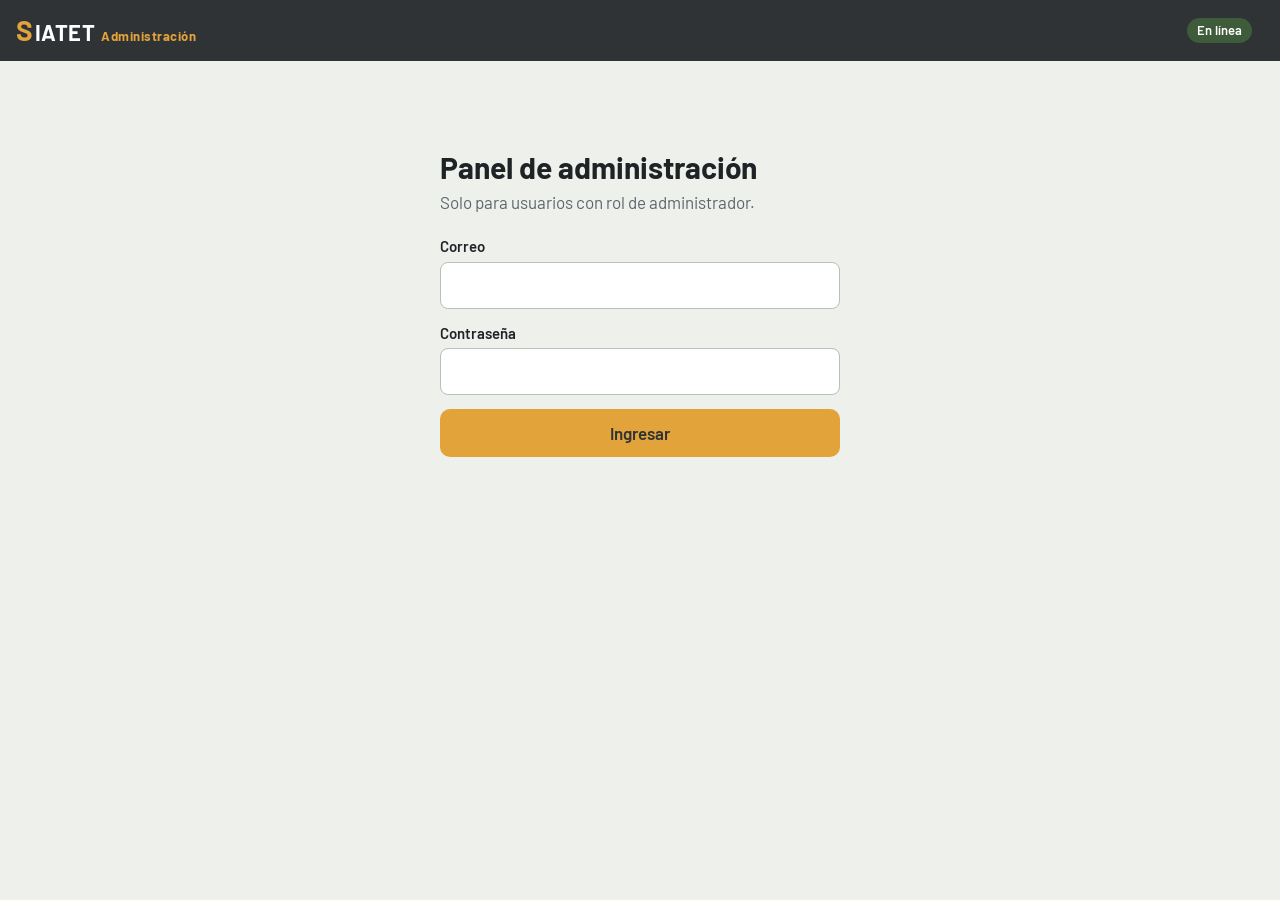
==== public/admin.html @ 8f609767 "Aplicativo SIATET S.A.S." ====
<!DOCTYPE html>
<html lang="es">
<head>
  <meta charset="UTF-8">
  <meta name="viewport" content="width=device-width, initial-scale=1, viewport-fit=cover">
  <meta name="theme-color" content="#2F3336">
  <title>SIATET · Administración</title>
  <link rel="icon" href="icons/icon-192.png">
  <link rel="stylesheet" href="css/estilos.css">
  <style>main { max-width: 1000px; }</style>
</head>
<body>
  <header class="barra">
    <div class="marca"><span class="s">S</span>IATET<small>Administración</small></div>
    <span id="estado-red" class="estado-red">En línea</span>
    <div class="acciones-barra">
      <a id="btn-informe" class="boton-barra" href="index.html?modo=tecnico" hidden>Hacer informe</a>
      <button id="btn-salir" class="boton-barra" hidden>Salir</button>
    </div>
  </header>
  <div id="barra-actualizacion" hidden>
    <span>Hay una nueva versión de la app.</span>
    <button type="button">Actualizar</button>
  </div>

  <main>
    <section id="pantalla-ingreso" hidden>
      <form id="form-ingreso" class="ingreso" novalidate>
        <h1>Panel de administración</h1>
        <p>Solo para usuarios con rol de administrador.</p>
        <label class="campo"><span>Correo</span><input type="email" id="ing-correo" autocomplete="username"></label>
        <label class="campo"><span>Contraseña</span><input type="password" id="ing-clave" autocomplete="current-password"></label>
        <button class="boton primario ancho" type="submit">Ingresar</button>
      </form>
    </section>

    <section id="pantalla-panel" hidden>
      <nav class="pestanas" role="tablist">
        <button role="tab" data-pestana="formato" aria-selected="true">Formato</button>
        <button role="tab" data-pestana="informes" aria-selected="false">Informes</button>
        <button role="tab" data-pestana="tecnicos" aria-selected="false">Técnicos</button>
      </nav>

      <!-- ===================== FORMATO ===================== -->
      <div data-panel="formato">
        <div class="bloque">
          <h2>Versión vigente: <span class="version-actual" id="version-vigente">0</span></h2>
          <p>Edita el formato abajo y toca “Publicar nueva versión”. Los celulares la descargan solos la próxima vez que tengan internet. Los informes anteriores conservan el formato con el que se firmaron.</p>
          <div class="fila-botones">
            <button id="btn-vista" class="boton">Ver vista previa en PDF</button>
            <button id="btn-publicar" class="boton primario">Publicar nueva versión</button>
            <button id="btn-deshacer" class="boton pequeno">Descartar cambios</button>
            <button id="btn-base" class="boton pequeno">Cargar el formato original</button>
          </div>
        </div>

        <div class="bloque">
          <h2>Empresa</h2>
          <p>Datos del encabezado y pie de página.</p>
          <div class="rejilla">
            <label class="campo"><span>Nombre</span><input type="text" data-ruta="empresa.nombre"></label>
            <label class="campo"><span>NIT</span><input type="text" data-ruta="empresa.nit"></label>
            <label class="campo"><span>Descripción</span><input type="text" data-ruta="empresa.descripcion"></label>
            <label class="campo"><span>Correo</span><input type="text" data-ruta="empresa.correo"></label>
            <label class="campo"><span>Teléfono</span><input type="text" data-ruta="empresa.telefono"></label>
            <label class="campo"><span>Título del informe</span><input type="text" data-ruta="titulo"></label>
          </div>
        </div>

        <div class="bloque">
          <h2>Logo y colores</h2>
          <p>Usa un PNG con fondo transparente para mejores resultados.</p>
          <img id="logo-vista" class="logo-vista" alt="Logo actual" hidden>
          <div class="fila-botones" style="margin-top:0">
            <label class="boton pequeno">Subir logo<input type="file" id="logo-archivo" accept="image/png,image/jpeg" hidden></label>
            <button id="logo-quitar" class="boton pequeno peligro">Quitar logo</button>
          </div>
          <label class="campo" style="margin-top:14px; display:flex; gap:8px; align-items:center">
            <input type="checkbox" data-ruta="marcaDeAgua" style="width:20px;height:20px"> <span style="margin:0">Usar el logo como marca de agua en el PDF</span>
          </label>
          <div class="colores">
            <label><input type="color" data-ruta="colores.marco"> Marco</label>
            <label><input type="color" data-ruta="colores.borde"> Línea del marco</label>
            <label><input type="color" data-ruta="colores.acento"> Color de la marca</label>
          </div>
        </div>

        <div class="bloque">
          <h2>Campos de la tabla</h2>
          <p>“Media fila” pone dos campos lado a lado, como Entidad y Sede.</p>
          <div id="editor-campos"></div>
          <div class="fila-botones"><button id="btn-agregar-campo" class="boton pequeno">Agregar campo</button></div>
        </div>

        <div class="bloque">
          <h2>Secciones de texto</h2>
          <p>El alto es el tamaño mínimo del recuadro en el PDF, en milímetros.</p>
          <div id="editor-secciones"></div>
          <div class="fila-botones"><button id="btn-agregar-seccion" class="boton pequeno">Agregar sección</button></div>
        </div>

        <div class="bloque">
          <h2>Firmas</h2>
          <div class="rejilla">
            <label class="campo"><span>Título firma del técnico</span><input type="text" data-ruta="firmas.tecnicoTitulo"></label>
            <label class="campo"><span>Título firma del cliente</span><input type="text" data-ruta="firmas.clienteTitulo"></label>
            <label class="campo"><span>Etiqueta nombre del cliente</span><input type="text" data-ruta="firmas.clienteNombreEtiqueta"></label>
            <label class="campo"><span>Etiqueta documento del cliente</span><input type="text" data-ruta="firmas.clienteDocEtiqueta"></label>
          </div>
        </div>
      </div>

      <!-- ===================== INFORMES ===================== -->
      <div data-panel="informes" hidden>
        <div class="bloque">
          <h2>Informes recibidos</h2>
          <p>Los últimos 300 informes sincronizados por los técnicos.</p>
          <div class="fila-botones" style="margin-top:0; margin-bottom:12px">
            <input type="text" id="buscar" placeholder="Buscar por número, entidad, equipo o técnico" style="flex:1; min-width:220px">
            <button id="btn-csv" class="boton pequeno">Exportar a Excel (CSV)</button>
          </div>
          <div class="desplazable">
            <table class="tabla-informes">
              <thead><tr><th>N°</th><th>Fecha</th><th>Entidad</th><th>Equipo</th><th>Técnico</th><th></th></tr></thead>
              <tbody id="cuerpo-informes"></tbody>
            </table>
          </div>
        </div>
      </div>

      <!-- ===================== TÉCNICOS ===================== -->
      <div data-panel="tecnicos" hidden>
        <div class="bloque">
          <h2 id="u-titulo">Crear usuario</h2>
          <p id="u-ayuda">Se crea la cuenta y queda habilitado de una vez. Entrégale al técnico su correo y contraseña para que ingrese a la app.</p>
          <form id="form-usuario" class="rejilla" novalidate>
            <label class="campo"><span>Nombre completo</span><input type="text" id="u-nombre" autocomplete="off"></label>
            <label class="campo"><span>Correo</span><input type="email" id="u-correo" autocomplete="off"></label>
            <label class="campo" id="u-clave-caja"><span>Contraseña (mínimo 6 caracteres)</span><input type="text" id="u-clave" autocomplete="off"></label>
            <label class="campo"><span>Prefijo (2 a 4 letras)</span><input type="text" id="u-prefijo" maxlength="4"></label>
            <label class="campo"><span>Rol</span>
              <select id="u-rol"><option value="tecnico">Técnico</option><option value="admin">Administrador</option></select></label>
            <div class="campo" style="align-self:end; display:flex; gap:8px">
              <button class="boton primario" style="flex:1" type="submit" id="u-guardar">Crear usuario</button>
              <button class="boton" type="button" id="u-cancelar" hidden>Cancelar</button>
            </div>
          </form>
          <details id="u-avanzado" style="margin-top:6px">
            <summary class="nota" style="cursor:pointer">El correo ya tiene cuenta en Firebase</summary>
            <p class="nota">Si la cuenta ya existía en Authentication, pega aquí su UID y la contraseña no se usa.</p>
            <label class="campo"><span>UID</span><input type="text" id="u-uid" autocomplete="off"></label>
          </details>
        </div>
        <div class="bloque">
          <h2>Usuarios habilitados</h2>
          <p>“Quitar acceso” impide que el usuario entre a la app. Sus informes se conservan.</p>
          <div class="desplazable">
            <table class="tabla-informes">
              <thead><tr><th>Nombre</th><th>Correo</th><th>Prefijo</th><th>Rol</th><th></th></tr></thead>
              <tbody id="cuerpo-usuarios"></tbody>
            </table>
          </div>
        </div>
      </div>
    </section>
  </main>

  <script src="js/libs/firebase-app-compat.js"></script>
  <script src="js/libs/firebase-auth-compat.js"></script>
  <script src="js/libs/firebase-firestore-compat.js"></script>
  <script src="js/libs/jspdf.umd.min.js"></script>
  <script src="js/firebase-config.js"></script>
  <script src="js/formato-base.js"></script>
  <script src="js/comun.js"></script>
  <script src="js/pdf.js"></script>
  <script src="js/admin.js"></script>
</body>
</html>
---- public/css/estilos.css ----
@font-face { font-family: "Barlow"; font-weight: 400; font-display: swap; src: url("../fonts/barlow-latin-400-normal.woff2") format("woff2"); }
@font-face { font-family: "Barlow"; font-weight: 500; font-display: swap; src: url("../fonts/barlow-latin-500-normal.woff2") format("woff2"); }
@font-face { font-family: "Barlow"; font-weight: 600; font-display: swap; src: url("../fonts/barlow-latin-600-normal.woff2") format("woff2"); }
@font-face { font-family: "Barlow"; font-weight: 700; font-display: swap; src: url("../fonts/barlow-latin-700-normal.woff2") format("woff2"); }

:root {
  color-scheme: light;
  --grafito: #2F3336;
  --naranja: #E3A33B;
  --naranja-hondo: #B87A18;
  --verde-hoja: #DCE9CF;
  --verde-linea: #3E5B3A;
  --fondo: #EEF0EC;
  --papel: #FFFFFF;
  --texto: #1F2326;
  --suave: #5E666B;
  --error: #B3261E;
  --radio: 10px;
  --seguro-arriba: env(safe-area-inset-top, 0px);
  --seguro-abajo: env(safe-area-inset-bottom, 0px);
}

* { box-sizing: border-box; }
html, body { margin: 0; }
body {
  font-family: "Barlow", system-ui, -apple-system, "Segoe UI", Roboto, sans-serif;
  font-size: 17px;
  line-height: 1.45;
  color: var(--texto);
  background: var(--fondo);
  -webkit-tap-highlight-color: transparent;
  padding-bottom: var(--seguro-abajo);
}
[hidden] { display: none !important; }
button, input, select, textarea { font: inherit; color: inherit; }
:focus-visible { outline: 3px solid var(--naranja); outline-offset: 2px; }

/* ---------- Barra superior ---------- */
.barra {
  position: sticky; top: 0; z-index: 10;
  background: var(--grafito); color: #fff;
  padding: calc(10px + var(--seguro-arriba)) 16px 10px;
  display: flex; align-items: center; gap: 12px;
}
.marca { display: flex; align-items: baseline; gap: 1px; font-weight: 700; font-size: 22px; letter-spacing: .5px; margin-right: auto; }
.marca .s { color: var(--naranja); font-size: 28px; }
.marca small { color: var(--naranja); font-size: 13px; margin-left: 5px; }
.estado-red { font-size: 13px; font-weight: 600; padding: 3px 10px; border-radius: 99px; background: #3E5B3A; }
.estado-red.sin-conexion { background: #7A4B0B; }
.boton-barra { background: none; border: 1px solid rgba(255,255,255,.35); color: #fff; border-radius: 8px; padding: 5px 10px; font-size: 14px; cursor: pointer; white-space: nowrap; text-decoration: none; }
.estado-red { white-space: nowrap; }
.acciones-barra { display: flex; gap: 8px; align-items: center; }
.barra { flex-wrap: wrap; row-gap: 10px; }
html, body { overflow-x: hidden; }
@media (max-width: 560px) {
  .marca { font-size: 20px; }
  .marca .s { font-size: 25px; }
  .marca small { font-size: 12px; }
  /* En el celular los botones del panel bajan a una segunda fila */
  .acciones-barra { width: 100%; justify-content: flex-end; }
  .acciones-barra .boton-barra { padding: 7px 14px; }
}

#barra-actualizacion {
  background: var(--naranja); color: var(--grafito);
  padding: 10px 16px; display: flex; gap: 12px; align-items: center; justify-content: space-between;
  font-weight: 600;
}
#barra-actualizacion button { background: var(--grafito); color: #fff; border: 0; border-radius: 8px; padding: 6px 14px; font-weight: 600; cursor: pointer; }

main { max-width: 760px; margin: 0 auto; padding: 18px 14px 40px; }

/* ---------- Botones ---------- */
.boton {
  display: inline-flex; align-items: center; justify-content: center; gap: 8px;
  min-height: 48px; padding: 0 20px; border-radius: var(--radio);
  border: 2px solid var(--grafito); background: var(--papel); color: var(--grafito);
  font-weight: 600; cursor: pointer; text-decoration: none;
}
.boton.primario { background: var(--naranja); border-color: var(--naranja); color: var(--grafito); }
.boton.primario:active { background: var(--naranja-hondo); }
.boton.ancho { width: 100%; }
.boton.pequeno { min-height: 36px; padding: 0 12px; font-size: 15px; }
.boton.peligro { border-color: var(--error); color: var(--error); }
.boton:disabled { opacity: .5; cursor: not-allowed; }
.fila-botones { display: flex; flex-wrap: wrap; gap: 10px; margin-top: 16px; }

/* ---------- Ingreso ---------- */
.ingreso { max-width: 400px; margin: 8vh auto 0; }
.ingreso h1 { font-size: 30px; line-height: 1.1; margin: 0 0 6px; }
.ingreso p { color: var(--suave); margin: 0 0 22px; }

/* ---------- Campos ---------- */
label.campo { display: block; margin-bottom: 14px; }
label.campo > span { display: block; font-weight: 600; font-size: 15px; margin-bottom: 4px; }
label.campo > span .req { color: var(--naranja-hondo); }
input[type=text], input[type=email], input[type=password], input[type=date], input[type=number], select, textarea {
  width: 100%; min-height: 46px; padding: 10px 12px;
  border: 1.5px solid #B9BFBB; border-radius: 8px; background: var(--papel);
}
textarea { min-height: 110px; resize: vertical; line-height: 1.4; }
input:focus, select:focus, textarea:focus { border-color: var(--verde-linea); outline: none; box-shadow: 0 0 0 3px rgba(62,91,58,.18); }
.invalido { border-color: var(--error) !important; }

/* ---------- La hoja: replica el formato en papel ---------- */
.hoja {
  background: var(--verde-hoja);
  padding: 10px;
  border-radius: 4px;
}
.hoja-interior {
  background: var(--papel);
  border: 2px solid var(--verde-linea);
  padding: 18px 16px 22px;
}
.hoja-encabezado { display: flex; align-items: center; gap: 12px; margin-bottom: 4px; }
.hoja-encabezado img { max-height: 48px; max-width: 90px; margin-left: auto; }
.hoja-nombre { font-weight: 700; font-size: 24px; line-height: 1; }
.hoja-nombre .s { color: var(--naranja); font-size: 32px; }
.hoja-nombre .resto { color: var(--naranja); font-size: 16px; }
.hoja-desc { font-size: 11px; color: var(--suave); }
.hoja-titulo { text-align: center; font-weight: 700; font-size: 18px; margin: 14px 0 12px; }
.hoja-numero { text-align: right; font-size: 14px; color: var(--verde-linea); font-weight: 600; margin-top: -8px; }

.tabla-datos { display: grid; grid-template-columns: 1fr 1fr; border-top: 1.5px solid var(--grafito); border-left: 1.5px solid var(--grafito); }
.celda { border-right: 1.5px solid var(--grafito); border-bottom: 1.5px solid var(--grafito); padding: 6px 8px; grid-column: span 2; }
.celda.media { grid-column: span 1; }
.celda label { display: block; font-weight: 600; font-size: 14px; }
.celda input { border: 0; border-bottom: 1px dashed #B9BFBB; border-radius: 0; min-height: 38px; padding: 4px 2px; background: transparent; }
.celda input:focus { box-shadow: none; border-bottom: 2px solid var(--naranja); }
@media (max-width: 520px) { .celda.media { grid-column: span 2; } }

.seccion { border: 1.5px solid var(--grafito); border-top: 0; padding: 8px; }
.seccion:first-of-type { border-top: 1.5px solid var(--grafito); margin-top: 12px; }
.seccion label { font-weight: 600; font-size: 15px; display: block; margin-bottom: 4px; }
.seccion textarea { border: 0; background: repeating-linear-gradient(transparent 0 27px, #E3E6E1 27px 28px); line-height: 28px; padding: 0 4px; min-height: 112px; }
.seccion textarea:focus { box-shadow: none; }

.firmas { display: grid; grid-template-columns: 1fr 1fr; gap: 18px; margin-top: 22px; }
@media (max-width: 640px) { .firmas { grid-template-columns: 1fr; } }
.firma h3 { font-size: 15px; font-weight: 700; margin: 0 0 6px; }
.lienzo-firma {
  position: relative; height: 170px; border: 1.5px dashed var(--suave); border-radius: 8px; background: #FAFBF9;
  touch-action: none;
}
.lienzo-firma canvas { width: 100%; height: 100%; display: block; border-radius: 8px; }
.lienzo-firma .guia { position: absolute; left: 14px; right: 14px; bottom: 34px; border-bottom: 1.5px solid var(--grafito); pointer-events: none; }
.lienzo-firma .pista { position: absolute; left: 0; right: 0; bottom: 10px; text-align: center; font-size: 13px; color: var(--suave); pointer-events: none; }
.lienzo-firma.firmado .pista { display: none; }
.firma .boton { margin-top: 6px; }
.firma label.campo { margin-top: 10px; margin-bottom: 8px; }

/* ---------- Inicio y lista de informes ---------- */
.saludo { font-size: 26px; font-weight: 700; margin: 4px 0 2px; }
.sub { color: var(--suave); margin: 0 0 18px; }
.resumen-sync { display: flex; gap: 10px; margin: 18px 0 8px; font-size: 15px; color: var(--suave); }
.lista { list-style: none; padding: 0; margin: 0; border-top: 1px solid #D5DAD3; }
.informe-item {
  display: grid; grid-template-columns: 1fr auto; gap: 2px 12px; align-items: center;
  padding: 12px 4px; border-bottom: 1px solid #D5DAD3; cursor: pointer; background: none; width: 100%; text-align: left; border-left: 0; border-right: 0; border-top: 0;
}
.informe-item:hover { background: rgba(255,255,255,.6); }
.informe-item .num { font-weight: 700; }
.informe-item .det { grid-column: 1; color: var(--suave); font-size: 15px; }
.chip { font-size: 13px; font-weight: 600; padding: 2px 10px; border-radius: 99px; white-space: nowrap; grid-row: span 2; }
.chip.pendiente { background: #FBE9C8; color: #7A4B0B; }
.chip.sincronizado { background: #D9EBD3; color: #2D4A2A; }
.vacio { padding: 28px 8px; color: var(--suave); text-align: center; }

.pie-app { margin-top: 28px; font-size: 13px; color: var(--suave); display: flex; justify-content: space-between; flex-wrap: wrap; gap: 8px; }
.instalar { margin-top: 12px; }

/* ---------- Informe guardado ---------- */
.confirmacion { text-align: center; padding-top: 6vh; }
.confirmacion .sello {
  width: 84px; height: 84px; margin: 0 auto 16px; border-radius: 50%;
  background: var(--naranja); color: var(--grafito); display: grid; place-items: center; font-size: 42px; font-weight: 700;
}
.confirmacion h2 { margin: 0 0 6px; font-size: 26px; }
.confirmacion p { color: var(--suave); margin: 0 auto 8px; max-width: 420px; }

/* ---------- Modal ---------- */
dialog { border: 0; border-radius: 12px; padding: 20px; max-width: 420px; width: calc(100% - 32px); }
dialog::backdrop { background: rgba(31,35,38,.55); }
dialog h3 { margin: 0 0 6px; }

/* ---------- Avisos ---------- */
#avisos { position: fixed; left: 12px; right: 12px; bottom: calc(16px + var(--seguro-abajo)); z-index: 50; display: grid; gap: 8px; justify-items: center; pointer-events: none; }
.aviso { background: var(--grafito); color: #fff; padding: 10px 16px; border-radius: 8px; max-width: 520px; font-weight: 500; box-shadow: 0 4px 16px rgba(0,0,0,.2); }
.aviso-error { background: var(--error); }
.aviso-ok { background: var(--verde-linea); }

/* ---------- Panel de administración ---------- */
.pestanas { display: flex; gap: 4px; border-bottom: 2px solid var(--grafito); margin-bottom: 18px; overflow-x: auto; }
.pestanas button { background: none; border: 0; padding: 10px 16px; font-weight: 600; color: var(--suave); cursor: pointer; border-radius: 8px 8px 0 0; white-space: nowrap; }
.pestanas button[aria-selected=true] { background: var(--grafito); color: #fff; }
.bloque { background: var(--papel); border-radius: var(--radio); padding: 16px; margin-bottom: 16px; border: 1px solid #D5DAD3; }
.bloque h2 { font-size: 19px; margin: 0 0 4px; }
.bloque > p { color: var(--suave); margin: 0 0 14px; font-size: 15px; }
.rejilla { display: grid; grid-template-columns: repeat(auto-fit, minmax(200px, 1fr)); gap: 0 14px; }
.editor-fila { display: grid; grid-template-columns: 1fr 120px 130px auto; gap: 8px; align-items: center; padding: 8px 0; border-bottom: 1px solid #E6E9E4; }
.editor-fila.seccion-fila { grid-template-columns: 1fr 100px auto; }
.editor-fila .acciones { display: flex; gap: 4px; align-items: center; }
.editor-fila .acciones button { width: 36px; height: 36px; border-radius: 8px; border: 1px solid #B9BFBB; background: #fff; cursor: pointer; font-size: 16px; }
.editor-fila .acciones button.quitar { color: var(--error); }
.editor-fila .oblig { font-size: 13px; display: flex; align-items: center; gap: 4px; white-space: nowrap; }
.editor-fila input, .editor-fila select { min-height: 40px; padding: 6px 8px; }
@media (max-width: 640px) {
  .editor-fila, .editor-fila.seccion-fila { grid-template-columns: 1fr 1fr; }
  .editor-fila > :first-child { grid-column: span 2; }
}
.colores { display: flex; gap: 16px; flex-wrap: wrap; }
.colores label { display: flex; align-items: center; gap: 8px; font-size: 15px; }
.colores input[type=color] { width: 44px; height: 36px; border: 1px solid #B9BFBB; border-radius: 6px; padding: 2px; background: #fff; }
.logo-vista { max-height: 70px; max-width: 160px; display: block; margin: 6px 0 10px; }
.version-actual { font-weight: 700; color: var(--verde-linea); }
.tabla-informes { width: 100%; border-collapse: collapse; font-size: 15px; }
.tabla-informes th, .tabla-informes td { text-align: left; padding: 8px 6px; border-bottom: 1px solid #E6E9E4; vertical-align: top; }
.tabla-informes th { font-size: 13px; color: var(--suave); }
.desplazable { overflow-x: auto; }
.nota { font-size: 14px; color: var(--suave); }

@media (prefers-reduced-motion: no-preference) {
  .confirmacion .sello { animation: sello .45s cubic-bezier(.2,1.4,.4,1); }
  @keyframes sello { from { transform: scale(.4) rotate(-20deg); opacity: 0; } to { transform: none; opacity: 1; } }
}
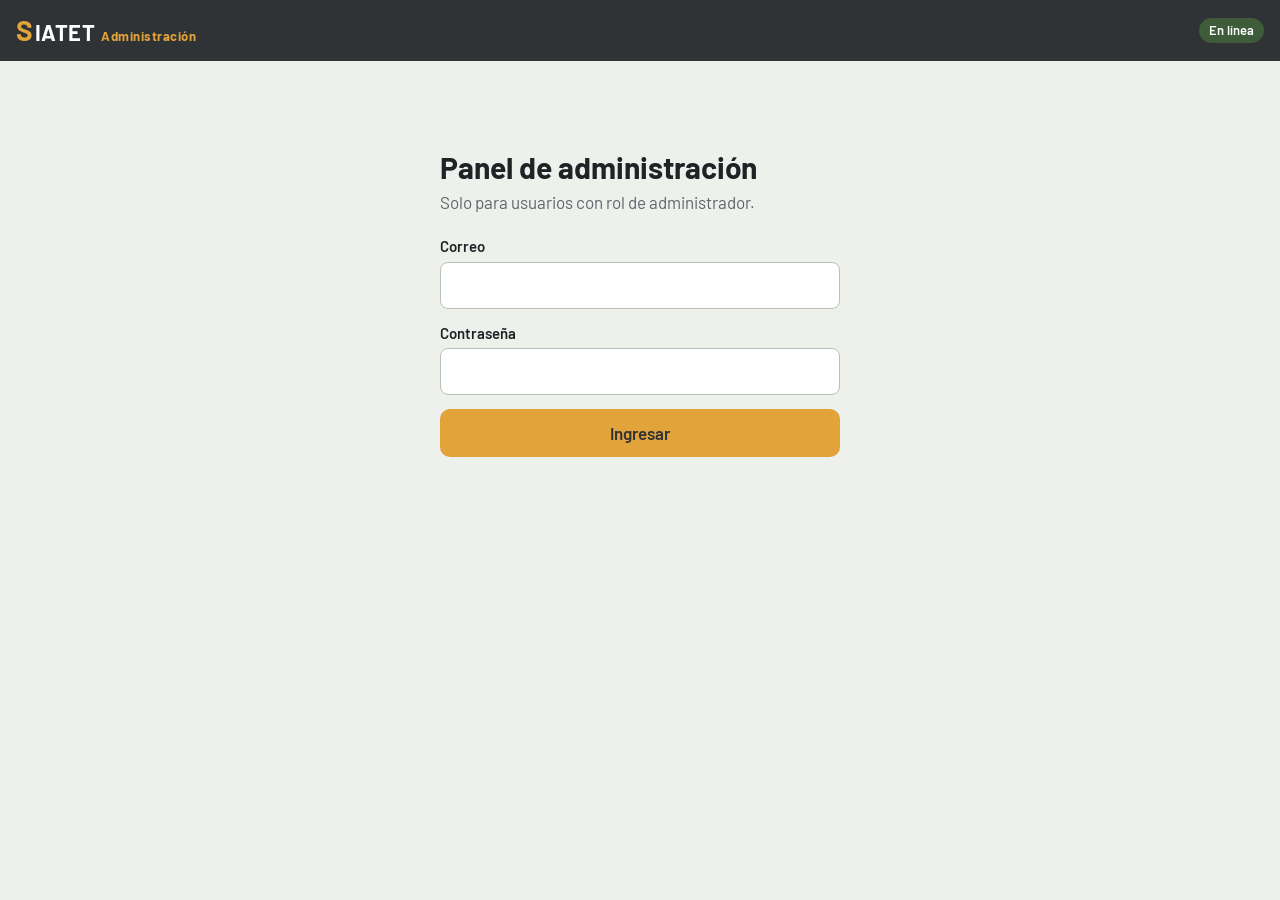
==== commit 89f0d31e: "Menu plegable y nuevos modulos" ====
--- a/public/admin.html
+++ b/public/admin.html
@@ -10,14 +10,57 @@
   <style>main { max-width: 1000px; }</style>
 </head>
 <body>
+  <svg width="0" height="0" style="position:absolute" aria-hidden="true">
+    <symbol id="i-menu" viewBox="0 0 24 24"><path d="M4 7h16M4 12h16M4 17h16"/></symbol>
+    <symbol id="i-cerrar" viewBox="0 0 24 24"><path d="M6 6l12 12M18 6L6 18"/></symbol>
+    <symbol id="i-tablero" viewBox="0 0 24 24"><rect x="3" y="3" width="8" height="10" rx="1.5"/><rect x="13" y="3" width="8" height="6" rx="1.5"/><rect x="13" y="11" width="8" height="10" rx="1.5"/><rect x="3" y="15" width="8" height="6" rx="1.5"/></symbol>
+    <symbol id="i-informe" viewBox="0 0 24 24"><path d="M14 3H7a2 2 0 0 0-2 2v14a2 2 0 0 0 2 2h10a2 2 0 0 0 2-2V8z"/><path d="M14 3v5h5M12 11v6M9 14h6"/></symbol>
+    <symbol id="i-escudo" viewBox="0 0 24 24"><path d="M12 3l8 3v6c0 4.500-3.200 8-8 9-4.800-1-8-4.500-8-9V6z"/><path d="M9 12l2 2 4-4"/></symbol>
+    <symbol id="i-reloj" viewBox="0 0 24 24"><circle cx="12" cy="12" r="9"/><path d="M12 7v5l3 2"/></symbol>
+    <symbol id="i-flecha" viewBox="0 0 24 24"><path d="M6 9l6 6 6-6"/></symbol>
+    <symbol id="i-qr" viewBox="0 0 24 24"><rect x="3" y="3" width="7" height="7" rx="1"/><rect x="14" y="3" width="7" height="7" rx="1"/><rect x="3" y="14" width="7" height="7" rx="1"/><path d="M14 14h3v3M21 14v7h-4M14 21v-1"/></symbol>
+    <symbol id="i-check" viewBox="0 0 24 24"><circle cx="12" cy="12" r="9"/><path d="M8 12l3 3 5-6"/></symbol>
+    <symbol id="i-lapiz" viewBox="0 0 24 24"><path d="M4 20h4L19 9l-4-4L4 16z"/><path d="M13 7l4 4"/></symbol>
+    <symbol id="i-personas" viewBox="0 0 24 24"><circle cx="9" cy="8" r="3.5"/><path d="M2.500 20a6.500 6.500 0 0 1 13 0M16 4.800a3.500 3.500 0 0 1 0 6.400M18 14.500a6.500 6.500 0 0 1 3.500 5.500"/></symbol>
+    <symbol id="i-barras" viewBox="0 0 24 24"><path d="M4 20V4M4 20h16M8 16v-4M12 16V8M16 16v-6"/></symbol>
+    <symbol id="i-salir" viewBox="0 0 24 24"><path d="M10 4H6a2 2 0 0 0-2 2v12a2 2 0 0 0 2 2h4M15 8l4 4-4 4M19 12H9"/></symbol>
+    <symbol id="i-mas" viewBox="0 0 24 24"><path d="M12 5v14M5 12h14"/></symbol>
+  </svg>
   <header class="barra">
+    <button id="btn-menu" class="boton-menu" type="button" aria-label="Abrir menú" aria-controls="menu" aria-expanded="false" hidden><svg class="icono" aria-hidden="true"><use href="#i-menu"/></svg></button>
     <div class="marca"><span class="s">S</span>IATET<small>Administración</small></div>
     <span id="estado-red" class="estado-red">En línea</span>
-    <div class="acciones-barra">
-      <a id="btn-informe" class="boton-barra" href="index.html?modo=tecnico" hidden>Hacer informe</a>
-      <button id="btn-salir" class="boton-barra" hidden>Salir</button>
-    </div>
   </header>
+  <div id="menu-fondo" class="menu-fondo" hidden></div>
+  <nav id="menu" class="menu" aria-label="Menú principal">
+    <div class="menu-cabeza">
+      <div class="menu-cabeza-fila">
+        <div class="marca"><span class="s">S</span>IATET</div>
+        <button id="menu-cerrar" class="boton-menu" type="button" aria-label="Cerrar menú"><svg class="icono" aria-hidden="true"><use href="#i-cerrar"/></svg></button>
+      </div>
+      <div class="menu-usuario">
+        <span class="menu-iniciales" id="menu-iniciales" aria-hidden="true"></span>
+        <div><div class="menu-nombre" id="menu-nombre"></div><div class="menu-rol" id="menu-rol"></div></div>
+      </div>
+    </div>
+    <div class="menu-lista">
+      <button class="menu-item" type="button" data-ir="dashboard"><svg class="icono" aria-hidden="true"><use href="#i-tablero"/></svg><span>Dashboard</span></button>
+      <a id="btn-informe" class="menu-item" href="index.html?modo=tecnico"><svg class="icono" aria-hidden="true"><use href="#i-informe"/></svg><span>Nuevo informe</span></a>
+      <button class="menu-item" type="button" data-ir="sgsst"><svg class="icono" aria-hidden="true"><use href="#i-escudo"/></svg><span>Gestión SG-SST</span><span class="etiqueta">Próximamente</span></button>
+      <button class="menu-item" type="button" data-submenu="sub-horario" aria-expanded="false"><svg class="icono" aria-hidden="true"><use href="#i-reloj"/></svg><span>Registro de horario</span><svg class="icono" aria-hidden="true"><use href="#i-flecha"/></svg></button>
+      <div id="sub-horario" class="menu-sub" hidden>
+        <button class="menu-item" type="button" data-ir="horario"><svg class="icono" aria-hidden="true"><use href="#i-personas"/></svg><span>Marcaciones del personal</span></button>
+        <button class="menu-item" type="button" data-ir="sitios"><svg class="icono" aria-hidden="true"><use href="#i-qr"/></svg><span>Códigos QR</span></button>
+      </div>
+      <div class="menu-grupo">Configuración</div>
+      <button class="menu-item" type="button" data-ir="formato"><svg class="icono" aria-hidden="true"><use href="#i-lapiz"/></svg><span>Formato del informe</span></button>
+      <button class="menu-item" type="button" data-ir="tecnicos"><svg class="icono" aria-hidden="true"><use href="#i-personas"/></svg><span>Técnicos</span></button>
+      <button class="menu-item" type="button" data-ir="informes"><svg class="icono" aria-hidden="true"><use href="#i-barras"/></svg><span>Reportes de informes</span></button>
+    </div>
+    <div class="menu-pie">
+      <button id="btn-salir" class="menu-item salir" type="button"><svg class="icono" aria-hidden="true"><use href="#i-salir"/></svg><span>Cerrar sesión</span></button>
+    </div>
+  </nav>
   <div id="barra-actualizacion" hidden>
     <span>Hay una nueva versión de la app.</span>
     <button type="button">Actualizar</button>
@@ -35,16 +78,95 @@
     </section>
 
     <section id="pantalla-panel" hidden>
-      <nav class="pestanas" role="tablist">
-        <button role="tab" data-pestana="formato" aria-selected="true">Formato</button>
-        <button role="tab" data-pestana="informes" aria-selected="false">Informes</button>
-        <button role="tab" data-pestana="tecnicos" aria-selected="false">Técnicos</button>
-      </nav>
+      <!-- ===================== DASHBOARD ===================== -->
+      <div data-panel="dashboard">
+        <div class="tablero-cabeza">
+          <div><h1 class="saludo">Dashboard</h1><p class="sub" id="d-mes"></p></div>
+          <a class="boton primario" href="index.html?modo=tecnico"><svg class="icono" aria-hidden="true"><use href="#i-mas"/></svg>Nuevo informe</a>
+        </div>
+        <div class="tarjetas">
+          <div class="tarjeta"><span class="tarjeta-titulo">Hoy</span><strong id="d-hoy">0</strong><span class="tarjeta-pie">informes</span></div>
+          <div class="tarjeta"><span class="tarjeta-titulo">Este mes</span><strong id="d-total-mes">0</strong><span class="tarjeta-pie">informes</span></div>
+          <div class="tarjeta"><span class="tarjeta-titulo">Técnicos</span><strong id="d-tecnicos">0</strong><span class="tarjeta-pie">habilitados</span></div>
+        </div>
+        <div class="tablero-rejilla">
+          <div class="bloque">
+            <div class="bloque-cabeza"><h2>Informes por día</h2><span class="nota" id="d-semana"></span></div>
+            <div class="grafica" id="d-grafica" role="img" aria-label="Informes recibidos en los últimos 7 días"></div>
+          </div>
+          <div class="bloque">
+            <div class="bloque-cabeza"><h2>Informes por técnico</h2><span class="nota">Este mes</span></div>
+            <div id="d-por-tecnico"></div>
+          </div>
+        </div>
+        <div class="bloque">
+          <div class="bloque-cabeza"><h2>Últimos informes</h2><button class="enlace" type="button" data-ir="informes">Ver todos</button></div>
+          <ul class="lista" id="d-ultimos"></ul>
+        </div>
+      </div>
+
+      <!-- ===================== PRÓXIMAMENTE ===================== -->
+      <div data-panel="proximamente" hidden>
+        <div class="proximamente">
+          <span class="etiqueta">Próximamente</span>
+          <h1 id="sec-titulo"></h1>
+          <p id="sec-texto"></p>
+          <button class="boton" type="button" data-ir="dashboard">Volver al dashboard</button>
+        </div>
+      </div>
+
+      <!-- ===================== HORARIO: MARCACIONES ===================== -->
+      <div data-panel="horario" hidden>
+        <div class="bloque">
+          <h2>Marcaciones del personal</h2>
+          <p>Entradas y salidas marcadas desde la app. Las horas se calculan uniendo cada entrada con la salida que le sigue en el mismo día.</p>
+          <div class="rejilla">
+            <label class="campo"><span>Desde</span><input type="date" id="m-desde"></label>
+            <label class="campo"><span>Hasta</span><input type="date" id="m-hasta"></label>
+            <label class="campo"><span>Persona</span><select id="m-persona"><option value="">Todas</option></select></label>
+          </div>
+          <div class="fila-botones" style="margin-top:0">
+            <button id="m-agregar" class="boton pequeno" type="button">Agregar o corregir marcación</button>
+            <button id="m-csv" class="boton pequeno" type="button">Exportar a Excel (CSV)</button>
+          </div>
+        </div>
+        <div class="bloque">
+          <div class="bloque-cabeza"><h2>Horas por día</h2><span class="nota" id="m-resumen"></span></div>
+          <div class="desplazable">
+            <table class="tabla-informes">
+              <thead><tr><th>Fecha</th><th>Persona</th><th>Horas</th><th>Entrada</th><th>Salida</th><th></th><th>Marcaciones</th></tr></thead>
+              <tbody id="m-cuerpo"></tbody>
+            </table>
+          </div>
+        </div>
+      </div>
+
+      <!-- ===================== HORARIO: CÓDIGOS QR ===================== -->
+      <div data-panel="sitios" hidden>
+        <div class="bloque">
+          <h2>Crear código QR</h2>
+          <p>Crea un código por cada sitio donde se marca horario (oficina, bodega, sede de un cliente). Descarga la imagen, imprímela y pégala en un lugar visible.</p>
+          <form id="form-sitio" class="rejilla" novalidate>
+            <label class="campo"><span>Nombre del sitio</span><input type="text" id="s-nombre" maxlength="60" autocomplete="off"></label>
+            <div class="campo" style="align-self:end"><button class="boton primario ancho" type="submit">Crear código</button></div>
+          </form>
+        </div>
+        <div class="bloque">
+          <h2>Sitios con código</h2>
+          <p>Si un código se pierde o se comparte por fuera, desactívalo y crea uno nuevo.</p>
+          <div class="desplazable">
+            <table class="tabla-informes">
+              <thead><tr><th>Sitio</th><th>Estado</th><th></th></tr></thead>
+              <tbody id="cuerpo-sitios"></tbody>
+            </table>
+          </div>
+        </div>
+      </div>
 
       <!-- ===================== FORMATO ===================== -->
-      <div data-panel="formato">
-        <div class="bloque">
-          <h2>Versión vigente: <span class="version-actual" id="version-vigente">0</span></h2>
+      <div data-panel="formato" hidden>
+        <div class="bloque">
+          <h2>Formato del informe</h2>
           <p>Edita el formato abajo y toca “Publicar nueva versión”. Los celulares la descargan solos la próxima vez que tengan internet. Los informes anteriores conservan el formato con el que se firmaron.</p>
           <div class="fila-botones">
             <button id="btn-vista" class="boton">Ver vista previa en PDF</button>
@@ -97,6 +219,18 @@
           <p>El alto es el tamaño mínimo del recuadro en el PDF, en milímetros.</p>
           <div id="editor-secciones"></div>
           <div class="fila-botones"><button id="btn-agregar-seccion" class="boton pequeno">Agregar sección</button></div>
+        </div>
+
+        <div class="bloque">
+          <h2>Registro fotográfico</h2>
+          <p>Fotos del antes y el después del servicio. Van en una página aparte del PDF. Usa 0 para no pedir fotos de ese tipo.</p>
+          <label class="campo" style="display:flex; gap:8px; align-items:center">
+            <input type="checkbox" data-ruta="fotos.activas" style="width:20px;height:20px"> <span style="margin:0">Pedir fotos en el informe</span>
+          </label>
+          <div class="rejilla">
+            <label class="campo"><span>Máximo de fotos de “antes” (0 a 3)</span><input type="number" min="0" max="3" data-ruta="fotos.maxAntes"></label>
+            <label class="campo"><span>Máximo de fotos de “después” (0 a 3)</span><input type="number" min="0" max="3" data-ruta="fotos.maxDespues"></label>
+          </div>
         </div>
 
         <div class="bloque">
@@ -165,14 +299,44 @@
     </section>
   </main>
 
+  <dialog id="dialogo-jornada" class="dialogo-ancho">
+    <h3>Corregir marcaciones</h3>
+    <div class="rejilla">
+      <label class="campo"><span>Persona</span><select id="j-persona"></select></label>
+      <label class="campo"><span>Fecha</span><input type="date" id="j-dia"></label>
+    </div>
+    <p class="nota" id="j-resumen"></p>
+    <div id="j-lista"></div>
+    <p class="jornada-titulo">Agregar una marcación que falta</p>
+    <form id="j-nueva" class="jornada-fila nueva" novalidate>
+      <select id="j-tipo" aria-label="Tipo de marcación"><option value="entrada">Entrada</option><option value="salida">Salida</option></select>
+      <input type="time" id="j-hora" aria-label="Hora">
+      <button class="boton primario pequeno" type="submit">Agregar</button>
+    </form>
+    <p class="nota">Los cambios se guardan al tocar “Guardar”, “Agregar” o “Borrar”, y quedan marcados como corregidos por el administrador.</p>
+    <div class="fila-botones"><button id="j-cerrar" class="boton pequeno" type="button">Cerrar</button></div>
+  </dialog>
+
+  <dialog id="dialogo-qr">
+    <h3 id="qr-titulo"></h3>
+    <canvas id="qr-lienzo" class="qr-lienzo"></canvas>
+    <div class="fila-botones">
+      <button id="qr-descargar" class="boton primario pequeno" type="button">Descargar imagen para imprimir</button>
+      <button id="qr-cerrar" class="boton pequeno" type="button">Cerrar</button>
+    </div>
+  </dialog>
+
   <script src="js/libs/firebase-app-compat.js"></script>
   <script src="js/libs/firebase-auth-compat.js"></script>
   <script src="js/libs/firebase-firestore-compat.js"></script>
   <script src="js/libs/jspdf.umd.min.js"></script>
+  <script src="js/libs/qrcode.min.js"></script>
   <script src="js/firebase-config.js"></script>
   <script src="js/formato-base.js"></script>
   <script src="js/comun.js"></script>
+  <script src="js/menu.js"></script>
   <script src="js/pdf.js"></script>
   <script src="js/admin.js"></script>
+  <script src="js/horario-admin.js"></script>
 </body>
-</html>+</html>
--- a/public/css/estilos.css
+++ b/public/css/estilos.css
@@ -223,4 +223,144 @@
 @media (prefers-reduced-motion: no-preference) {
   .confirmacion .sello { animation: sello .45s cubic-bezier(.2,1.4,.4,1); }
   @keyframes sello { from { transform: scale(.4) rotate(-20deg); opacity: 0; } to { transform: none; opacity: 1; } }
-}+}
+
+/* ---------- Registro fotográfico ---------- */
+.fotos-bloque { border: 1.5px solid var(--grafito); border-top: 0; padding: 10px 8px 12px; }
+.fotos-bloque h3 { font-size: 15px; margin: 0 0 8px; }
+.fotos-grupo { margin-bottom: 12px; }
+.fotos-grupo h4 { font-size: 15px; margin: 0 0 6px; }
+.fotos-lista { display: grid; grid-template-columns: repeat(auto-fill, minmax(140px, 1fr)); gap: 10px; margin-bottom: 8px; }
+.foto { display: grid; gap: 6px; }
+.foto img { width: 100%; aspect-ratio: 4 / 3; object-fit: cover; border-radius: 8px; border: 1px solid #D5DAD3; background: #F4F5F2; }
+.foto input { min-height: 38px; padding: 6px 8px; font-size: 14px; }
+
+/* ---------- Menú desplegable ---------- */
+.icono { width: 22px; height: 22px; flex: none; fill: none; stroke: currentColor; stroke-width: 2; stroke-linecap: round; stroke-linejoin: round; }
+.boton-menu {
+  width: 44px; height: 44px; flex: none; margin-left: -8px;
+  display: inline-flex; align-items: center; justify-content: center;
+  background: none; border: 0; border-radius: 10px; color: #fff; cursor: pointer;
+}
+.boton-menu:hover { background: rgba(255,255,255,.12); }
+.boton-menu .icono { width: 26px; height: 26px; }
+
+.menu-fondo { position: fixed; inset: 0; z-index: 30; background: rgba(31,35,38,.55); }
+.menu {
+  position: fixed; top: 0; bottom: 0; left: 0; z-index: 31;
+  width: min(310px, 86vw); background: var(--papel);
+  display: flex; flex-direction: column;
+  box-shadow: 4px 0 24px rgba(0,0,0,.25);
+  transform: translateX(-105%); visibility: hidden;
+}
+.menu.abierto { transform: none; visibility: visible; }
+@media (prefers-reduced-motion: no-preference) {
+  .menu { transition: transform .22s ease, visibility .22s; }
+}
+.menu-cabeza { background: var(--grafito); color: #fff; padding: calc(12px + var(--seguro-arriba)) 16px 16px; }
+.menu-cabeza-fila { display: flex; align-items: center; margin-bottom: 10px; }
+.menu-cabeza .boton-menu { margin: 0 -8px 0 0; }
+.menu-usuario { display: flex; align-items: center; gap: 10px; }
+.menu-iniciales {
+  width: 40px; height: 40px; flex: none; border-radius: 50%;
+  background: var(--naranja); color: var(--grafito); font-weight: 700; font-size: 16px;
+  display: grid; place-items: center;
+}
+.menu-nombre { font-weight: 600; font-size: 16px; line-height: 1.25; overflow-wrap: anywhere; }
+.menu-rol { font-size: 13px; color: var(--verde-hoja); }
+
+.menu-lista { flex: 1; overflow-y: auto; padding: 10px 8px; display: flex; flex-direction: column; gap: 2px; }
+.menu-item {
+  width: 100%; min-height: 48px; padding: 0 12px;
+  display: flex; align-items: center; gap: 12px;
+  background: none; border: 0; border-radius: 10px;
+  font-size: 16px; font-weight: 500; color: var(--texto);
+  text-align: left; text-decoration: none; cursor: pointer;
+}
+.menu-item > span:first-of-type { flex: 1; }
+.menu-item:hover { background: #F0F3EC; }
+.menu-item[aria-current=page] { background: var(--verde-hoja); font-weight: 600; }
+.menu-item[data-submenu] .icono:last-child { width: 20px; height: 20px; }
+.menu-item[data-submenu][aria-expanded=true] .icono:last-child { transform: rotate(180deg); }
+.menu-sub { margin-left: 23px; padding-left: 10px; border-left: 2px solid var(--verde-hoja); display: flex; flex-direction: column; gap: 2px; }
+.menu-sub .menu-item { min-height: 46px; font-size: 15px; gap: 10px; }
+.menu-sub .icono { width: 20px; height: 20px; }
+.menu-grupo {
+  margin: 10px 12px 2px; padding-top: 12px; border-top: 1px solid #E6E9E4;
+  font-size: 12px; font-weight: 700; letter-spacing: .8px; text-transform: uppercase; color: var(--suave);
+}
+.menu-pie { padding: 8px 8px calc(12px + var(--seguro-abajo)); border-top: 1px solid #E6E9E4; }
+.menu-item.salir { color: var(--error); }
+.etiqueta { font-size: 12px; font-weight: 600; padding: 2px 9px; border-radius: 99px; background: #FBE9C8; color: #7A4B0B; white-space: nowrap; }
+
+/* ---------- Dashboard ---------- */
+h1.saludo { line-height: 1.15; }
+.tablero-cabeza { display: flex; align-items: flex-end; justify-content: space-between; flex-wrap: wrap; gap: 10px; margin-bottom: 16px; }
+.tablero-cabeza .sub { margin: 0; }
+.tarjetas { display: grid; grid-template-columns: repeat(3, minmax(0, 1fr)); gap: 10px; margin-bottom: 16px; }
+.tarjeta { background: var(--papel); border: 1px solid #D5DAD3; border-radius: 12px; padding: 12px; display: flex; flex-direction: column; min-width: 0; }
+.tarjeta strong { font-size: 32px; line-height: 1.15; font-weight: 700; }
+.tarjeta-titulo { font-size: 14px; color: var(--suave); }
+.tarjeta-pie { font-size: 13px; color: var(--suave); }
+.tarjeta.destacada { background: var(--verde-linea); border-color: var(--verde-linea); color: #fff; }
+.tarjeta.destacada .tarjeta-titulo, .tarjeta.destacada .tarjeta-pie { color: var(--verde-hoja); }
+.titulo-seccion { font-size: 19px; margin: 24px 0 0; }
+.titulo-seccion + .resumen-sync { margin-top: 2px; }
+
+.tablero-rejilla { display: grid; grid-template-columns: repeat(auto-fit, minmax(280px, 1fr)); gap: 0 16px; }
+.bloque-cabeza { display: flex; align-items: baseline; justify-content: space-between; gap: 10px; margin-bottom: 10px; }
+.bloque-cabeza h2 { margin: 0; }
+.enlace { background: none; border: 0; padding: 8px 0; font-weight: 600; font-size: 15px; color: var(--verde-linea); text-decoration: underline; cursor: pointer; }
+.bloque .lista { border-top-color: #E6E9E4; }
+.bloque .informe-item { border-bottom-color: #E6E9E4; }
+.bloque .lista li:last-child .informe-item { border-bottom: 0; }
+
+.grafica { display: grid; grid-template-columns: repeat(7, minmax(0, 1fr)); gap: 8px; align-items: end; height: 164px; }
+.grafica-dia { display: flex; flex-direction: column; align-items: center; justify-content: flex-end; gap: 4px; height: 100%; }
+.grafica-valor { font-size: 13px; font-weight: 600; }
+.grafica-palo { width: 100%; max-width: 46px; background: var(--verde-linea); border-radius: 4px 4px 0 0; }
+.grafica-nombre { width: 100%; text-align: center; font-size: 13px; color: var(--suave); border-top: 1px solid #C9D0C6; padding-top: 4px; }
+.grafica-dia.hoy .grafica-palo { background: var(--naranja); }
+.grafica-dia.hoy .grafica-nombre { color: var(--texto); font-weight: 700; }
+
+.avance { margin-bottom: 12px; }
+.avance:last-child { margin-bottom: 0; }
+.avance-texto { display: flex; justify-content: space-between; gap: 10px; font-size: 15px; margin-bottom: 4px; }
+.avance-pista { height: 8px; border-radius: 4px; background: #E8EFE0; }
+.avance-relleno { height: 8px; border-radius: 4px; background: var(--verde-linea); min-width: 2px; }
+
+/* ---------- Secciones que aún no están disponibles ---------- */
+.proximamente { text-align: center; padding: 8vh 8px 0; }
+.proximamente h1 { font-size: 26px; line-height: 1.15; margin: 12px 0 6px; }
+.proximamente p { color: var(--suave); max-width: 420px; margin: 0 auto 20px; }
+
+/* ---------- Registro de horario ---------- */
+.tarjetas.dos { grid-template-columns: repeat(2, minmax(0, 1fr)); }
+.tarjetas.dos .tarjeta strong { font-size: 24px; line-height: 1.3; }
+.estado-horario { margin: -6px 0 16px; font-weight: 500; }
+.camara { position: relative; border-radius: 12px; overflow: hidden; background: #000; margin-bottom: 10px; }
+.camara video { display: block; width: 100%; aspect-ratio: 1 / 1; object-fit: cover; }
+.camara-marco {
+  position: absolute; top: 50%; left: 50%; width: 62%; aspect-ratio: 1 / 1; transform: translate(-50%, -50%);
+  border: 3px solid var(--naranja); border-radius: 14px; box-shadow: 0 0 0 100vmax rgba(0,0,0,.35); pointer-events: none;
+}
+.camara .boton { position: absolute; left: 50%; bottom: 12px; transform: translateX(-50%); }
+#h-modo-qr .nota, #h-modo-manual .nota { margin: 10px 0 0; }
+.informe-item.marcacion { cursor: default; }
+.informe-item.marcacion:hover { background: none; }
+.qr-lienzo { display: block; width: 100%; max-width: 300px; height: auto; margin: 8px auto 0; border: 1px solid #D5DAD3; border-radius: 8px; }
+.acciones-fila { display: flex; flex-wrap: wrap; gap: 6px; justify-content: flex-end; }
+
+/* ---------- Corrección de marcaciones ---------- */
+dialog.dialogo-ancho { max-width: 560px; }
+.jornada-fila { display: grid; grid-template-columns: minmax(0, 1fr) minmax(0, 1fr) auto auto; gap: 8px; align-items: center; padding: 10px 0; border-bottom: 1px solid #E6E9E4; }
+.jornada-fila .nota { grid-column: 1 / -1; }
+.jornada-fila select, .jornada-fila input { min-height: 40px; padding: 6px 8px; }
+.jornada-fila.nueva { grid-template-columns: minmax(0, 1fr) minmax(0, 1fr) auto; border-bottom: 0; }
+input[type=time] { width: 100%; min-height: 46px; padding: 10px 12px; border: 1.5px solid #B9BFBB; border-radius: 8px; background: var(--papel); }
+@media (max-width: 480px) {
+  .jornada-fila { grid-template-columns: minmax(0, 1fr) minmax(0, 1fr); }
+  .jornada-fila.nueva { grid-template-columns: minmax(0, 1fr) minmax(0, 1fr); }
+  .jornada-fila.nueva .boton { grid-column: 1 / -1; }
+}
+.jornada-titulo { font-weight: 600; font-size: 15px; margin: 14px 0 0; }
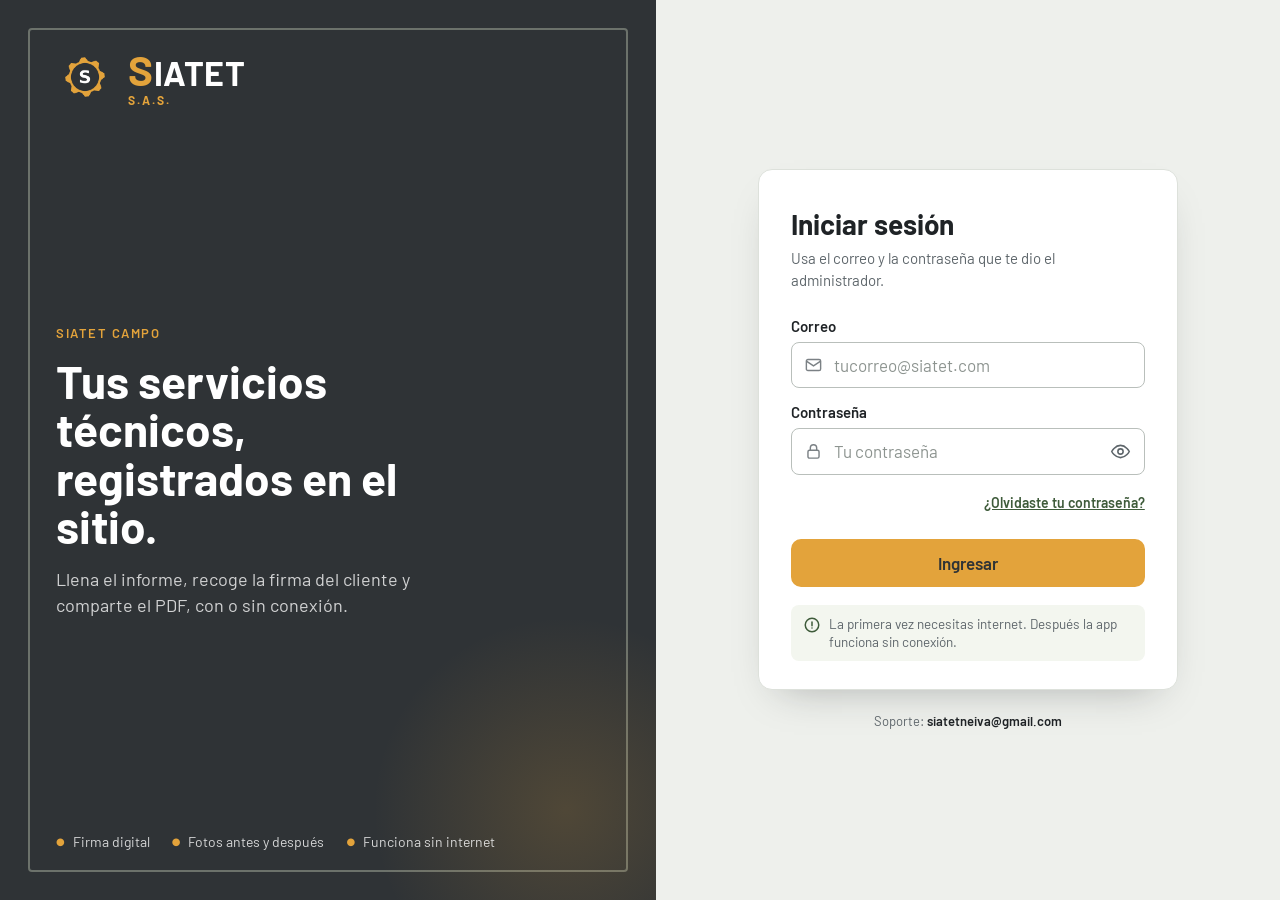
==== commit 6b45dcee: "Versión 1.13.3: version mas actualizada" ====
--- a/public/admin.html
+++ b/public/admin.html
@@ -23,7 +23,9 @@
     <symbol id="i-lapiz" viewBox="0 0 24 24"><path d="M4 20h4L19 9l-4-4L4 16z"/><path d="M13 7l4 4"/></symbol>
     <symbol id="i-personas" viewBox="0 0 24 24"><circle cx="9" cy="8" r="3.5"/><path d="M2.500 20a6.500 6.500 0 0 1 13 0M16 4.800a3.500 3.500 0 0 1 0 6.400M18 14.500a6.500 6.500 0 0 1 3.500 5.500"/></symbol>
     <symbol id="i-barras" viewBox="0 0 24 24"><path d="M4 20V4M4 20h16M8 16v-4M12 16V8M16 16v-6"/></symbol>
+    <symbol id="i-permiso" viewBox="0 0 24 24"><rect x="3" y="5" width="18" height="16" rx="2"/><path d="M3 10h18M8 3v4M16 3v4M9 15l2 2 4-4"/></symbol>
     <symbol id="i-salir" viewBox="0 0 24 24"><path d="M10 4H6a2 2 0 0 0-2 2v12a2 2 0 0 0 2 2h4M15 8l4 4-4 4M19 12H9"/></symbol>
+    <symbol id="i-incapacidad" viewBox="0 0 24 24"><rect x="4" y="3" width="16" height="18" rx="2"/><path d="M12 8v6M9 11h6M8 17h8"/></symbol>
     <symbol id="i-mas" viewBox="0 0 24 24"><path d="M12 5v14M5 12h14"/></symbol>
   </svg>
   <header class="barra">
@@ -52,6 +54,8 @@
         <button class="menu-item" type="button" data-ir="horario"><svg class="icono" aria-hidden="true"><use href="#i-personas"/></svg><span>Marcaciones del personal</span></button>
         <button class="menu-item" type="button" data-ir="sitios"><svg class="icono" aria-hidden="true"><use href="#i-qr"/></svg><span>Códigos QR</span></button>
       </div>
+      <button class="menu-item" type="button" data-ir="permisos"><svg class="icono" aria-hidden="true"><use href="#i-permiso"/></svg><span>Permisos laborales</span><span class="etiqueta" id="menu-permisos-cuenta" hidden></span></button>
+      <button class="menu-item" type="button" data-ir="incapacidades"><svg class="icono" aria-hidden="true"><use href="#i-incapacidad"/></svg><span>Incapacidades</span><span class="etiqueta" id="menu-incapacidades-cuenta" hidden></span></button>
       <div class="menu-grupo">Configuración</div>
       <button class="menu-item" type="button" data-ir="formato"><svg class="icono" aria-hidden="true"><use href="#i-lapiz"/></svg><span>Formato del informe</span></button>
       <button class="menu-item" type="button" data-ir="tecnicos"><svg class="icono" aria-hidden="true"><use href="#i-personas"/></svg><span>Técnicos</span></button>
@@ -67,16 +71,6 @@
   </div>
 
   <main>
-    <section id="pantalla-ingreso" hidden>
-      <form id="form-ingreso" class="ingreso" novalidate>
-        <h1>Panel de administración</h1>
-        <p>Solo para usuarios con rol de administrador.</p>
-        <label class="campo"><span>Correo</span><input type="email" id="ing-correo" autocomplete="username"></label>
-        <label class="campo"><span>Contraseña</span><input type="password" id="ing-clave" autocomplete="current-password"></label>
-        <button class="boton primario ancho" type="submit">Ingresar</button>
-      </form>
-    </section>
-
     <section id="pantalla-panel" hidden>
       <!-- ===================== DASHBOARD ===================== -->
       <div data-panel="dashboard">
@@ -115,26 +109,92 @@
         </div>
       </div>
 
+      <!-- ===================== PERMISOS LABORALES ===================== -->
+      <div data-panel="permisos" hidden>
+        <div class="bloque">
+          <div class="bloque-cabeza"><h2>Solicitudes de permiso</h2><span class="nota" id="pa-resumen"></span></div>
+          <p>Las solicitudes llegan desde la app. Ábrelas para aprobarlas o negarlas con tu firma; el PDF sale con el formato de la empresa.</p>
+          <div class="fila-botones" style="margin-top:0; margin-bottom:12px">
+            <select id="pa-estado" aria-label="Filtrar por estado" style="flex:1; min-width:180px">
+              <option value="">Todas</option>
+              <option value="solicitado">Sin responder</option>
+              <option value="aprobado">Aprobadas</option>
+              <option value="negado">Negadas</option>
+            </select>
+            <button id="pa-csv" class="boton pequeno" type="button">Exportar a Excel (CSV)</button>
+          </div>
+          <div class="desplazable">
+            <table class="tabla-informes">
+              <thead><tr><th>Elaborado</th><th>Persona</th><th>Fechas</th><th>Tiempo</th><th>Estado</th><th></th></tr></thead>
+              <tbody id="pa-cuerpo"></tbody>
+            </table>
+          </div>
+        </div>
+        <div class="bloque">
+          <h2>Descargar los permisos de un mes</h2>
+          <p>Baja en un solo archivo .zip el PDF de cada solicitud del mes y un Excel con el listado. El mes se cuenta por la fecha en que se pidió el permiso.</p>
+          <div class="fila-botones" style="margin-top:0; align-items:flex-end">
+            <label class="campo" style="margin:0; flex:1; min-width:180px"><span>Mes</span><input type="month" id="dm-mes-permisos" placeholder="AAAA-MM"></label>
+            <button id="dm-permisos" class="boton primario" type="button">Descargar el mes (.zip)</button>
+          </div>
+          <p class="nota" id="dm-avance-permisos" role="status" style="margin:10px 0 0"></p>
+        </div>
+      </div>
+
+      <!-- ===================== INCAPACIDADES ===================== -->
+      <div data-panel="incapacidades" hidden>
+        <div class="bloque">
+          <div class="bloque-cabeza"><h2>Incapacidades</h2><span class="nota" id="ia-resumen"></span></div>
+          <p>Las registra el personal desde la app con el documento escaneado. Ábrelas para revisar el documento y darles el aval o rechazarlas. Al dar el aval, los días quedan como novedad “Incapacidad” en las marcaciones.</p>
+          <div class="fila-botones" style="margin-top:0; margin-bottom:12px">
+            <select id="ia-estado" aria-label="Filtrar por estado" style="flex:1; min-width:180px">
+              <option value="">Todas</option>
+              <option value="enviada">Por revisar</option>
+              <option value="avalada">Avaladas</option>
+              <option value="rechazada">Rechazadas</option>
+            </select>
+            <button id="ia-csv" class="boton pequeno" type="button">Exportar a Excel (CSV)</button>
+          </div>
+          <div class="desplazable">
+            <table class="tabla-informes">
+              <thead><tr><th>Registrada</th><th>Persona</th><th>Fechas</th><th class="num">Días</th><th>Tipo</th><th>Estado</th><th></th></tr></thead>
+              <tbody id="ia-cuerpo"></tbody>
+            </table>
+          </div>
+        </div>
+      </div>
+
       <!-- ===================== HORARIO: MARCACIONES ===================== -->
       <div data-panel="horario" hidden>
         <div class="bloque">
           <h2>Marcaciones del personal</h2>
-          <p>Entradas y salidas marcadas desde la app. Las horas se calculan uniendo cada entrada con la salida que le sigue en el mismo día.</p>
+          <p>Horas de cada persona separadas en ordinarias, extras, extras nocturnas, extras festivas y extras festivas nocturnas, con el kilometraje y las novedades del día. Horario de lunes a viernes de 7:00 a. m. a 4:00 p. m. y 2 horas el sábado; las extras se redondean a la hora completa.</p>
           <div class="rejilla">
             <label class="campo"><span>Desde</span><input type="date" id="m-desde"></label>
             <label class="campo"><span>Hasta</span><input type="date" id="m-hasta"></label>
             <label class="campo"><span>Persona</span><select id="m-persona"><option value="">Todas</option></select></label>
           </div>
           <div class="fila-botones" style="margin-top:0">
-            <button id="m-agregar" class="boton pequeno" type="button">Agregar o corregir marcación</button>
-            <button id="m-csv" class="boton pequeno" type="button">Exportar a Excel (CSV)</button>
+            <button id="m-agregar" class="boton pequeno" type="button">Corregir un día o agregar novedad</button>
+            <button id="m-csv-resumen" class="boton pequeno" type="button">Exportar resumen para nómina</button>
+            <button id="m-csv" class="boton pequeno" type="button">Exportar detalle por día</button>
+          </div>
+        </div>
+        <div class="bloque">
+          <h2>Resumen por persona</h2>
+          <p>Totales de las fechas consultadas, en horas:minutos.</p>
+          <div class="desplazable">
+            <table class="tabla-informes tabla-horas">
+              <thead><tr id="m-encabezado-resumen"></tr></thead>
+              <tbody id="m-cuerpo-resumen"></tbody>
+            </table>
           </div>
         </div>
         <div class="bloque">
           <div class="bloque-cabeza"><h2>Horas por día</h2><span class="nota" id="m-resumen"></span></div>
           <div class="desplazable">
-            <table class="tabla-informes">
-              <thead><tr><th>Fecha</th><th>Persona</th><th>Horas</th><th>Entrada</th><th>Salida</th><th></th><th>Marcaciones</th></tr></thead>
+            <table class="tabla-informes tabla-horas">
+              <thead><tr id="m-encabezado"></tr></thead>
               <tbody id="m-cuerpo"></tbody>
             </table>
           </div>
@@ -197,6 +257,13 @@
             <label class="boton pequeno">Subir logo<input type="file" id="logo-archivo" accept="image/png,image/jpeg" hidden></label>
             <button id="logo-quitar" class="boton pequeno peligro">Quitar logo</button>
           </div>
+          <h3 class="subtitulo-hoja" style="margin-top:18px">Segundo logo (certificación)</h3>
+          <p class="nota" style="margin-top:0">Sale arriba en el PDF, al lado del logo principal. Por ejemplo, el logo del CCS / RUC. Los bordes blancos de la imagen se recortan solos.</p>
+          <img id="logo2-vista" class="logo-vista" alt="Segundo logo actual" hidden>
+          <div class="fila-botones" style="margin-top:0">
+            <label class="boton pequeno">Subir segundo logo<input type="file" id="logo2-archivo" accept="image/png,image/jpeg" hidden></label>
+            <button id="logo2-quitar" class="boton pequeno peligro">Quitar segundo logo</button>
+          </div>
           <label class="campo" style="margin-top:14px; display:flex; gap:8px; align-items:center">
             <input type="checkbox" data-ruta="marcaDeAgua" style="width:20px;height:20px"> <span style="margin:0">Usar el logo como marca de agua en el PDF</span>
           </label>
@@ -247,10 +314,30 @@
       <!-- ===================== INFORMES ===================== -->
       <div data-panel="informes" hidden>
         <div class="bloque">
+          <h2>Consecutivo de informes</h2>
+          <p>Todos los informes se numeran con IST y una sola numeración (IST-0001, IST-0002…). El prefijo de cada técnico sale en el PDF, debajo de su nombre, como “Prefijo del técnico”. Último número entregado: <strong id="c-ultimo">—</strong>. El próximo informe será el <strong id="c-siguiente">—</strong>.</p>
+          <details>
+            <summary class="nota" style="cursor:pointer">Cambiar el número con el que sigue</summary>
+            <form id="form-consecutivo" class="rejilla" novalidate style="margin-top:10px">
+              <label class="campo"><span>Número del próximo informe</span><input type="number" id="c-nuevo" min="1" step="1"></label>
+              <div class="campo" style="align-self:end"><button class="boton" type="submit">Guardar</button></div>
+            </form>
+          </details>
+        </div>
+        <div class="bloque">
+          <h2>Descargar los informes de un mes</h2>
+          <p>Baja en un solo archivo .zip el PDF de cada informe del mes (con sus fotos) y un Excel con el listado. Los pendientes salen marcados. El mes se cuenta por la fecha en que se guardó el informe.</p>
+          <div class="fila-botones" style="margin-top:0; align-items:flex-end">
+            <label class="campo" style="margin:0; flex:1; min-width:180px"><span>Mes</span><input type="month" id="dm-mes-informes" placeholder="AAAA-MM"></label>
+            <button id="dm-informes" class="boton primario" type="button">Descargar el mes (.zip)</button>
+          </div>
+          <p class="nota" id="dm-avance-informes" role="status" style="margin:10px 0 0"></p>
+        </div>
+        <div class="bloque">
           <h2>Informes recibidos</h2>
           <p>Los últimos 300 informes sincronizados por los técnicos.</p>
           <div class="fila-botones" style="margin-top:0; margin-bottom:12px">
-            <input type="text" id="buscar" placeholder="Buscar por número, entidad, equipo o técnico" style="flex:1; min-width:220px">
+            <input type="text" id="buscar" placeholder="Buscar por número, entidad, equipo, técnico o estado" style="flex:1; min-width:220px">
             <button id="btn-csv" class="boton pequeno">Exportar a Excel (CSV)</button>
           </div>
           <div class="desplazable">
@@ -299,21 +386,85 @@
     </section>
   </main>
 
+  <dialog id="dialogo-visor" class="dialogo-visor" aria-labelledby="visor-titulo">
+    <div class="visor-cabeza">
+      <h3 id="visor-titulo">Informe</h3>
+      <div class="fila-botones" style="margin:0">
+        <button id="visor-descargar" class="boton primario pequeno" type="button">Descargar PDF</button>
+        <button id="visor-cerrar" class="boton pequeno" type="button">Cerrar</button>
+      </div>
+    </div>
+    <div id="visor-paginas" class="visor-paginas"></div>
+  </dialog>
+
+  <dialog id="dialogo-respuesta" class="dialogo-ancho">
+    <h3 id="pr-titulo"></h3>
+    <div id="pr-datos" class="datos-permiso"></div>
+    <p class="jornada-titulo">Respuesta de la empresa</p>
+    <p class="nota" id="pr-estado"></p>
+    <div class="rejilla">
+      <label class="campo"><span>Días concedidos</span><input type="number" id="pr-dias" min="0" step="1"></label>
+      <label class="campo"><span>Horas concedidas</span><input type="number" id="pr-horas" min="0" step="0.5"></label>
+    </div>
+    <label class="campo"><span>Nombre de quien responde</span><input type="text" id="pr-nombre"></label>
+    <label class="campo"><span>Nota (obligatoria si se niega)</span><input type="text" id="pr-nota" maxlength="160"></label>
+    <div class="firma">
+      <h3>FIRMA DEL EMPLEADOR</h3>
+      <div class="lienzo-firma" id="pr-lienzo" style="height:130px"><canvas></canvas><div class="guia"></div><div class="pista">Firma aquí</div></div>
+      <button type="button" class="boton pequeno" id="pr-borrar-firma">Borrar firma</button>
+    </div>
+    <div class="fila-botones">
+      <button id="pr-aprobar" class="boton primario pequeno" type="button">Aprobar</button>
+      <button id="pr-negar" class="boton pequeno peligro" type="button">Negar</button>
+      <button id="pr-pdf" class="boton pequeno" type="button">Descargar PDF</button>
+      <button id="pr-cerrar" class="boton pequeno" type="button">Cerrar</button>
+    </div>
+  </dialog>
+
+  <dialog id="dialogo-incapacidad-admin" class="dialogo-ancho">
+    <h3 id="ir-titulo"></h3>
+    <div id="ir-datos" class="datos-permiso"></div>
+    <p class="jornada-titulo">Documento</p>
+    <div id="ir-documentos" class="docs-incapacidad"></div>
+    <p class="jornada-titulo">Decisión de la empresa</p>
+    <p class="nota" id="ir-estado"></p>
+    <label class="campo"><span>Nota (obligatoria si se rechaza)</span><input type="text" id="ir-nota" maxlength="160"></label>
+    <div class="fila-botones">
+      <button id="ir-avalar" class="boton primario pequeno" type="button">Dar aval</button>
+      <button id="ir-rechazar" class="boton pequeno peligro" type="button">Rechazar</button>
+      <button id="ir-borrar" class="boton pequeno" type="button">Borrar</button>
+      <button id="ir-cerrar" class="boton pequeno" type="button">Cerrar</button>
+    </div>
+  </dialog>
+
   <dialog id="dialogo-jornada" class="dialogo-ancho">
-    <h3>Corregir marcaciones</h3>
+    <h3>Corregir un día</h3>
     <div class="rejilla">
       <label class="campo"><span>Persona</span><select id="j-persona"></select></label>
       <label class="campo"><span>Fecha</span><input type="date" id="j-dia"></label>
     </div>
     <p class="nota" id="j-resumen"></p>
     <div id="j-lista"></div>
+    <div id="j-almuerzo" hidden>
+      <label class="campo" style="display:flex; gap:8px; align-items:center; margin:12px 0 0">
+        <input type="checkbox" id="j-continua" style="width:20px;height:20px"> <span style="margin:0">Jornada continua: no descontar almuerzo este día</span>
+      </label>
+      <p class="nota" id="j-almuerzo-nota" style="margin:4px 0 0"></p>
+    </div>
     <p class="jornada-titulo">Agregar una marcación que falta</p>
     <form id="j-nueva" class="jornada-fila nueva" novalidate>
       <select id="j-tipo" aria-label="Tipo de marcación"><option value="entrada">Entrada</option><option value="salida">Salida</option></select>
       <input type="time" id="j-hora" aria-label="Hora">
+      <input type="number" id="j-km" min="0" step="1" placeholder="Km (opcional)" aria-label="Kilometraje">
       <button class="boton primario pequeno" type="submit">Agregar</button>
     </form>
-    <p class="nota">Los cambios se guardan al tocar “Guardar”, “Agregar” o “Borrar”, y quedan marcados como corregidos por el administrador.</p>
+    <p class="jornada-titulo">Novedad del día</p>
+    <div class="jornada-fila nueva">
+      <input type="text" id="j-novedad" list="j-sugerencias" maxlength="80" placeholder="Ej.: Incapacidad, permiso, vacaciones" aria-label="Novedad">
+      <datalist id="j-sugerencias"></datalist>
+      <button id="j-guardar-novedad" class="boton pequeno" type="button">Guardar novedad</button>
+    </div>
+    <p class="nota">Los cambios se guardan al tocar cada botón y quedan marcados como hechos por el administrador. Para quitar una novedad, borra el texto y guarda.</p>
     <div class="fila-botones"><button id="j-cerrar" class="boton pequeno" type="button">Cerrar</button></div>
   </dialog>
 
@@ -330,13 +481,21 @@
   <script src="js/libs/firebase-auth-compat.js"></script>
   <script src="js/libs/firebase-firestore-compat.js"></script>
   <script src="js/libs/jspdf.umd.min.js"></script>
+  <script src="js/libs/signature_pad.umd.min.js"></script>
   <script src="js/libs/qrcode.min.js"></script>
+  <script src="js/libs/jszip.min.js"></script>
   <script src="js/firebase-config.js"></script>
   <script src="js/formato-base.js"></script>
   <script src="js/comun.js"></script>
   <script src="js/menu.js"></script>
   <script src="js/pdf.js"></script>
   <script src="js/admin.js"></script>
+  <script src="js/horas.js"></script>
   <script src="js/horario-admin.js"></script>
+  <script src="js/permiso-base.js"></script>
+  <script src="js/permisos-admin.js"></script>
+  <script src="js/incapacidad-base.js"></script>
+  <script src="js/incapacidades-admin.js"></script>
+  <script src="js/descargas-mes.js"></script>
 </body>
 </html>
--- a/public/css/estilos.css
+++ b/public/css/estilos.css
@@ -114,7 +114,9 @@
   padding: 18px 16px 22px;
 }
 .hoja-encabezado { display: flex; align-items: center; gap: 12px; margin-bottom: 4px; }
-.hoja-encabezado img { max-height: 48px; max-width: 90px; margin-left: auto; }
+.hoja-logos { display: flex; align-items: center; gap: 8px; margin-left: auto; flex: none; }
+.hoja-logos:empty { display: none; }
+.hoja-encabezado img { max-height: 48px; max-width: 90px; }
 .hoja-nombre { font-weight: 700; font-size: 24px; line-height: 1; }
 .hoja-nombre .s { color: var(--naranja); font-size: 32px; }
 .hoja-nombre .resto { color: var(--naranja); font-size: 16px; }
@@ -364,3 +366,150 @@
   .jornada-fila.nueva .boton { grid-column: 1 / -1; }
 }
 .jornada-titulo { font-weight: 600; font-size: 15px; margin: 14px 0 0; }
+
+/* ---------- Revisión del informe antes de guardar ---------- */
+.rev-etiqueta { display: block; font-weight: 600; font-size: 14px; }
+.rev-valor { display: block; min-height: 26px; overflow-wrap: anywhere; }
+.rev-texto { margin: 2px 0 0; white-space: pre-wrap; overflow-wrap: anywhere; }
+.rev-firma { display: block; width: 100%; height: 150px; object-fit: contain; border: 1.5px solid #D5DAD3; border-radius: 8px; background: #FAFBF9; margin-bottom: 6px; }
+.revision .foto .nota { font-size: 13px; }
+#pantalla-revision .fila-botones .boton:not(.ancho) { flex: 1; }
+
+/* ---------- Colores de los informes ---------- */
+/* rojo: pendiente · amarillo: por enviar o esperando número · verde: enviado */
+.chip.rojo { background: #F8D3CF; color: #8C1D18; }
+.chip.amarillo { background: #FBE7A1; color: #5F4500; }
+.chip.verde { background: #D9EBD3; color: #2D4A2A; }
+.informe-item[class*="estado-"] { border-left: 6px solid transparent; padding-left: 10px; }
+.informe-item.estado-rojo { border-left-color: #C5352B; }
+.informe-item.estado-amarillo { border-left-color: #E0B400; }
+.informe-item.estado-verde { border-left-color: #4E8A45; }
+.tabla-informes .chip { display: inline-block; margin-top: 4px; }
+#form-informe .fila-botones .boton { margin: 0; }
+
+/* ---------- Permisos laborales ---------- */
+input[type=datetime-local] { width: 100%; min-height: 46px; padding: 10px 12px; border: 1.5px solid #B9BFBB; border-radius: 8px; background: var(--papel); }
+.subtitulo-hoja { font-size: 15px; margin: 6px 0 8px; padding-top: 10px; border-top: 1.5px solid var(--grafito); }
+.autorizacion { border: 1.5px solid var(--grafito); border-radius: 8px; padding: 10px 12px; margin: 0 0 12px; }
+.autorizacion.destacada { background: #DDF1FB; }
+.autorizacion legend { float: left; width: 100%; padding: 0; margin-bottom: 4px; font-weight: 600; font-size: 15px; line-height: 1.35; }
+.autorizacion .opciones { clear: both; }
+.autorizacion label { display: inline-flex; align-items: center; gap: 8px; min-height: 44px; margin-right: 24px; font-weight: 600; }
+.autorizacion input[type=radio] { width: 22px; height: 22px; accent-color: var(--verde-linea); }
+.autorizacion .nota { margin: 6px 0 0; }
+#form-permiso .fila-botones .boton { margin: 0; }
+.datos-permiso { display: grid; grid-template-columns: repeat(auto-fit, minmax(190px, 1fr)); gap: 10px 16px; margin: 8px 0 4px; }
+.datos-permiso .dato { overflow-wrap: anywhere; }
+.datos-permiso .rev-firma { height: 90px; margin: 4px 0 0; }
+#menu-permisos-cuenta { flex: none; }
+
+/* ---------- Inicio de sesión ---------- */
+body.en-login .barra, body.en-login main { display: none; }
+.login { min-height: 100vh; min-height: 100dvh; display: grid; grid-template-columns: 1.05fr 1fr; }
+.login-marca {
+  background: var(--grafito); color: #fff; position: relative; overflow: hidden;
+  display: flex; flex-direction: column; justify-content: space-between; gap: 28px;
+  padding: calc(48px + var(--seguro-arriba)) 56px 48px;
+}
+.login-marca::before {          /* marco del formato en papel */
+  content: ""; position: absolute; inset: 28px; border: 2px solid rgba(220,233,207,.35); border-radius: 4px; pointer-events: none;
+}
+.login-marca::after {
+  content: ""; position: absolute; right: -120px; bottom: -120px; width: 420px; height: 420px; border-radius: 50%;
+  background: radial-gradient(circle, rgba(227,163,59,.18), transparent 65%);
+}
+.login-logo { display: flex; align-items: center; gap: 14px; position: relative; z-index: 1; }
+.login-logo img { width: 58px; height: 58px; }
+.login-nombre { font-weight: 700; font-size: 34px; letter-spacing: .5px; line-height: 1; }
+.login-nombre .s { color: var(--naranja); font-size: 42px; }
+.login-nombre small { display: block; font-size: 12px; color: var(--naranja); letter-spacing: 2px; margin-top: 4px; }
+.login-mensaje { position: relative; z-index: 1; max-width: 430px; }
+.login-etiqueta { display: inline-block; font-size: 13px; font-weight: 600; letter-spacing: 1.5px; color: var(--naranja); margin-bottom: 14px; }
+.login-mensaje h1 { font-size: 46px; line-height: 1.05; margin: 0 0 16px; }
+.login-mensaje p { color: rgba(255,255,255,.78); font-size: 18px; margin: 0; }
+.login-puntos { display: flex; flex-wrap: wrap; gap: 8px 22px; position: relative; z-index: 1; font-size: 14px; color: rgba(255,255,255,.8); }
+.login-puntos span::before { content: "●"; color: var(--naranja); margin-right: 8px; font-size: 10px; vertical-align: 2px; }
+
+.login-lado { display: flex; flex-direction: column; justify-content: center; align-items: center; padding: 40px 24px; }
+.login-tarjeta {
+  width: 100%; max-width: 420px; background: var(--papel); border-radius: 14px; padding: 34px 32px 28px;
+  border: 1px solid #DDE1DB; box-shadow: 0 18px 40px -22px rgba(31,35,38,.35);
+}
+.login-tarjeta h2 { margin: 0 0 4px; font-size: 28px; }
+.login-sub { margin: 0 0 24px; color: var(--suave); font-size: 15px; }
+.campo-icono { position: relative; }
+.campo-icono > svg { position: absolute; left: 13px; top: 50%; transform: translateY(-50%); width: 19px; height: 19px; fill: none; stroke: #7B8185; stroke-width: 1.8; pointer-events: none; }
+.campo-icono input { padding-left: 42px; }
+.campo-icono input[id=ing-clave] { padding-right: 48px; }
+.campo-icono input::placeholder { color: #8D9490; }
+.login-ojo {
+  position: absolute; right: 2px; top: 50%; transform: translateY(-50%); width: 44px; height: 44px;
+  display: grid; place-items: center; background: none; border: 0; border-radius: 8px; cursor: pointer;
+}
+.login-ojo svg { width: 21px; height: 21px; fill: none; stroke: var(--suave); stroke-width: 1.8; stroke-linecap: round; }
+.login-ojo .tachado { display: none; }
+.login-ojo[aria-pressed=true] .tachado { display: inline; }
+.login-olvido {
+  display: block; margin: -4px 0 18px auto; padding: 8px 0; background: none; border: 0; cursor: pointer;
+  font-size: 14px; font-weight: 600; color: var(--verde-linea); text-decoration: underline;
+}
+.login-nota { display: flex; gap: 8px; align-items: flex-start; margin-top: 18px; padding: 10px 12px; border-radius: 8px; background: #F3F6EF; color: var(--suave); font-size: 13.5px; line-height: 1.35; }
+.login-nota svg { flex: none; width: 18px; height: 18px; margin-top: 1px; fill: none; stroke: var(--verde-linea); stroke-width: 2; stroke-linecap: round; }
+.login-pie { margin: 22px 0 0; font-size: 13px; color: var(--suave); text-align: center; overflow-wrap: anywhere; }
+.login-pie b { color: var(--texto); font-weight: 600; }
+
+@media (max-width: 760px) {
+  .login { grid-template-columns: 1fr; grid-template-rows: auto 1fr; }
+  .login-marca { padding: calc(44px + var(--seguro-arriba)) 24px 44px; gap: 22px; }
+  .login-marca::before { inset: 12px; }
+  .login-mensaje h1 { font-size: 30px; margin-bottom: 8px; }
+  .login-mensaje p { font-size: 15px; }
+  .login-etiqueta { margin-bottom: 8px; }
+  .login-puntos { display: none; }
+  .login-nombre { font-size: 26px; } .login-nombre .s { font-size: 32px; } .login-logo img { width: 44px; height: 44px; }
+  .login-lado { justify-content: flex-start; padding: 0 16px 28px; margin-top: -22px; position: relative; z-index: 2; }
+  .login-tarjeta { padding: 26px 20px 22px; }
+}
+input[type=month] { width: 100%; min-height: 46px; padding: 10px 12px; border: 1.5px solid #B9BFBB; border-radius: 8px; background: var(--papel); }
+
+/* ---------- Horas para la nómina ---------- */
+.tabla-horas th.num, .tabla-horas td.num { text-align: right; white-space: nowrap; font-variant-numeric: tabular-nums; }
+.tabla-horas td { vertical-align: middle; }
+.etiqueta.neutra { background: #E8EFE0; color: #2D4A2A; }
+.jornada-fila { grid-template-columns: minmax(0, 1fr) minmax(0, 1fr) minmax(0, .8fr) auto auto; }
+.jornada-fila.nueva { grid-template-columns: minmax(0, 1fr) minmax(0, 1fr) minmax(0, .8fr) auto; }
+.jornada-fila.nueva:has(#j-novedad) { grid-template-columns: minmax(0, 1fr) auto; }
+@media (max-width: 480px) {
+  .jornada-fila, .jornada-fila.nueva { grid-template-columns: minmax(0, 1fr) minmax(0, 1fr); }
+  .jornada-fila .boton, .jornada-fila.nueva .boton { grid-column: auto; }
+  .jornada-fila.nueva .boton { grid-column: 1 / -1; }
+}
+
+/* Entrada después de las 7:00 a. m. */
+.tabla-horas td.tarde { background: #FCE4E2; color: var(--error); font-weight: 700; }
+.tarjeta.tarde { background: #FCE4E2; border-color: var(--error); }
+.tarjeta.tarde strong, .tarjeta.tarde .tarjeta-titulo { color: var(--error); }
+.informe-item.marcacion.tarde { border-left: 4px solid var(--error); background: #FDF1F0; }
+.informe-item.marcacion.tarde .num { color: var(--error); }
+
+/* Incapacidades */
+.boton-archivo { cursor: pointer; }
+.lista-archivos { list-style: none; margin: 0; padding: 0; display: grid; gap: 8px; }
+.archivo-elegido { display: flex; align-items: center; gap: 10px; padding: 8px; border: 1px solid #DCE9CF; border-radius: 10px; background: #fff; }
+.archivo-elegido img, .archivo-icono { width: 52px; height: 52px; object-fit: cover; border-radius: 6px; flex: none; }
+.archivo-icono { display: flex; align-items: center; justify-content: center; background: #F8D3CF; color: #8C1D18; font-weight: 700; font-size: 13px; }
+.archivo-nombre { flex: 1; min-width: 0; overflow-wrap: anywhere; font-size: 14px; }
+.docs-incapacidad { display: grid; grid-template-columns: repeat(auto-fill, minmax(150px, 1fr)); gap: 10px; margin: 8px 0; }
+.doc-incapacidad { border: 1px solid #DCE9CF; border-radius: 10px; padding: 8px; background: #fff; }
+.doc-incapacidad img { width: 100%; height: 170px; object-fit: contain; background: #F3F6EF; border-radius: 6px; display: block; }
+.doc-pdf { height: 170px; display: flex; flex-direction: column; align-items: center; justify-content: center; gap: 6px; background: #F3F6EF; border-radius: 6px; text-align: center; font-size: 13px; overflow-wrap: anywhere; padding: 6px; }
+.doc-pdf .icono { width: 40px; height: 40px; color: #8C1D18; }
+
+/* Visor del informe (sin descargar) */
+dialog.dialogo-visor { max-width: 900px; width: calc(100% - 16px); height: calc(100% - 16px); max-height: none; padding: 0; overflow: hidden; }
+dialog.dialogo-visor[open] { display: flex; flex-direction: column; }
+.visor-cabeza { display: flex; align-items: center; justify-content: space-between; gap: 10px; flex-wrap: wrap; padding: 12px 16px; border-bottom: 1px solid #DCE9CF; }
+.visor-cabeza h3 { margin: 0; }
+.visor-paginas { flex: 1; overflow: auto; background: #E3E7E1; padding: 12px; display: flex; flex-direction: column; align-items: center; gap: 12px; }
+.visor-paginas canvas { width: 100%; max-width: 860px; height: auto; background: #fff; box-shadow: 0 2px 10px rgba(0,0,0,.18); }
+.visor-cargando { margin: 40px auto; }
